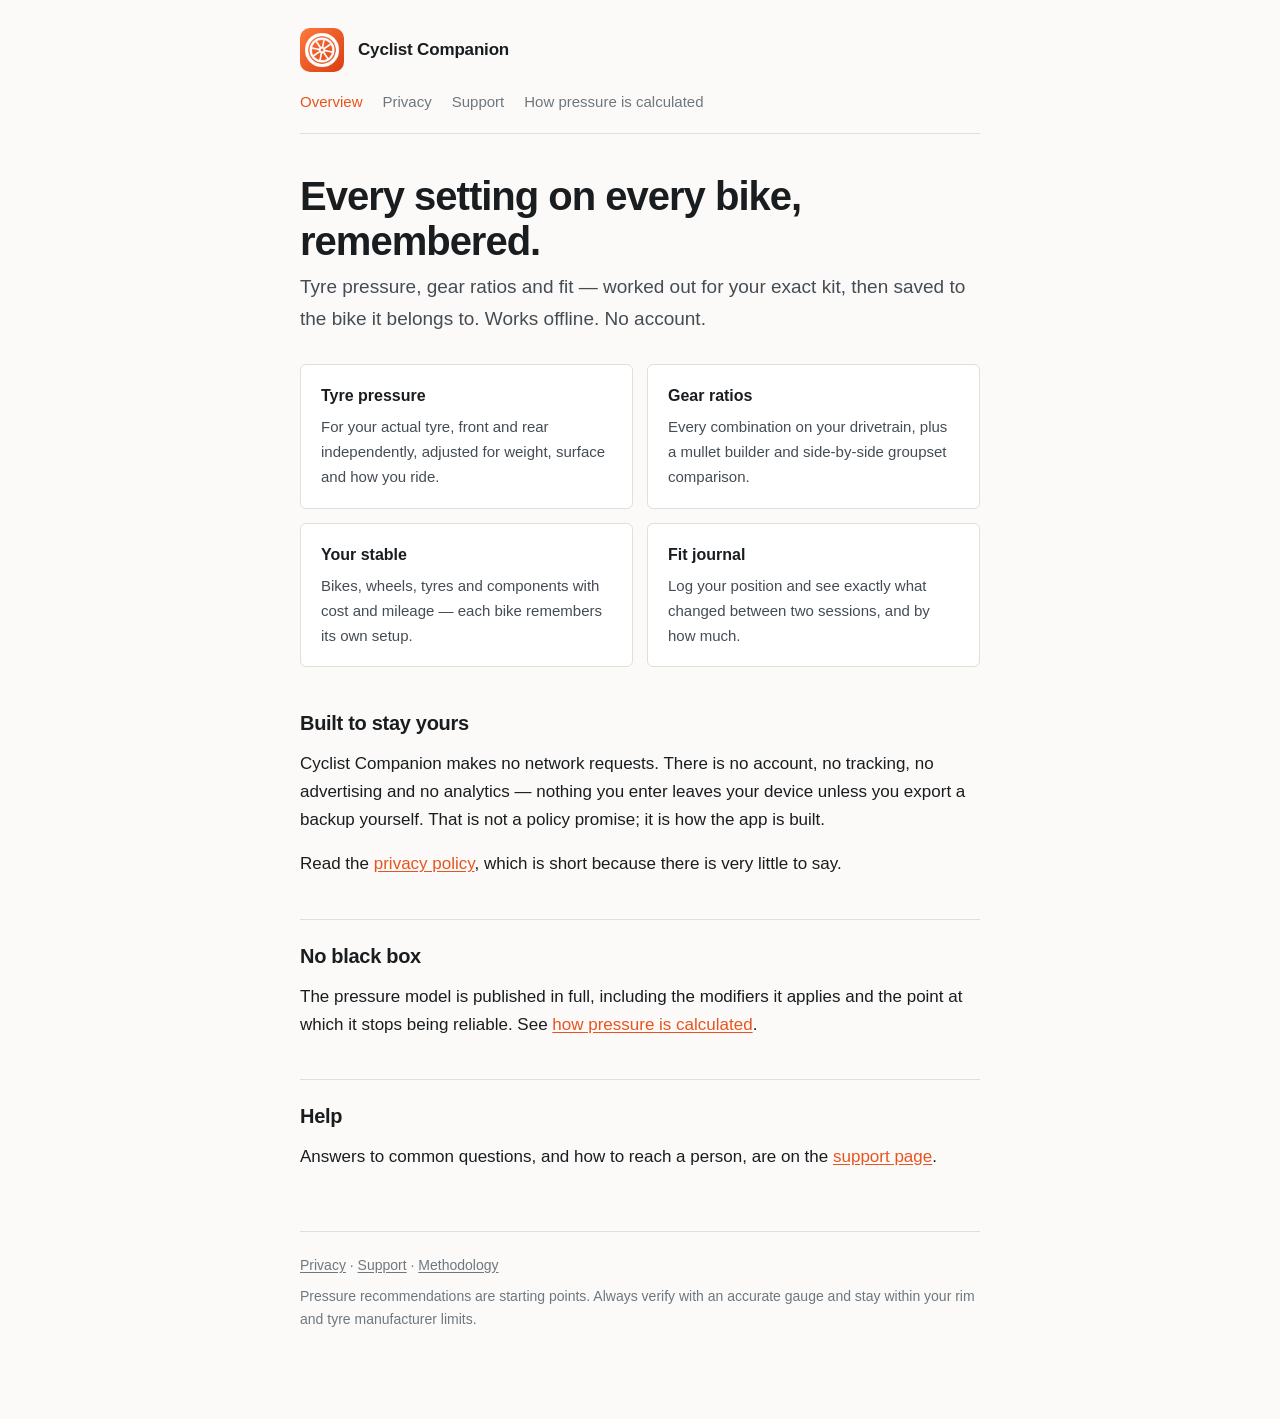
==== index.html @ 9f31f2f0 "Privacy policy, support and methodology pages The public site for Cyclist Companion, serving the two" ====
<!doctype html>
<html lang="en">
<head>
<meta charset="utf-8">
<meta name="viewport" content="width=device-width, initial-scale=1">
<title>Cyclist Companion</title>
<meta name="description" content="Tyre pressure, gear ratios, a bike garage and a fit journal. Works offline, no account required.">
<link rel="icon" href="assets/favicon.png">
<link rel="stylesheet" href="assets/style.css">
</head>
<body>
<div class="wrap">

<header class="site">
  <img src="assets/icon.png" alt="">
  <a class="home" href="./">Cyclist Companion</a>
</header>
<nav class="site">
  <a href="./" aria-current="page">Overview</a>
  <a href="privacy/">Privacy</a>
  <a href="support/">Support</a>
  <a href="methodology/">How pressure is calculated</a>
</nav>

<h1>Every setting on every bike, remembered.</h1>
<p class="lede">Tyre pressure, gear ratios and fit — worked out for your exact
kit, then saved to the bike it belongs to. Works offline. No account.</p>

<div class="cards">
  <div class="card">
    <h3>Tyre pressure</h3>
    <p>For your actual tyre, front and rear independently, adjusted for weight,
    surface and how you ride.</p>
  </div>
  <div class="card">
    <h3>Gear ratios</h3>
    <p>Every combination on your drivetrain, plus a mullet builder and
    side-by-side groupset comparison.</p>
  </div>
  <div class="card">
    <h3>Your stable</h3>
    <p>Bikes, wheels, tyres and components with cost and mileage — each bike
    remembers its own setup.</p>
  </div>
  <div class="card">
    <h3>Fit journal</h3>
    <p>Log your position and see exactly what changed between two sessions, and
    by how much.</p>
  </div>
</div>

<h2>Built to stay yours</h2>
<p>Cyclist Companion makes no network requests. There is no account, no
tracking, no advertising and no analytics — nothing you enter leaves your device
unless you export a backup yourself. That is not a policy promise; it is how the
app is built.</p>
<p>Read the <a href="privacy/">privacy policy</a>, which is short because there
is very little to say.</p>

<h2>No black box</h2>
<p>The pressure model is published in full, including the modifiers it applies
and the point at which it stops being reliable. See
<a href="methodology/">how pressure is calculated</a>.</p>

<h2>Help</h2>
<p>Answers to common questions, and how to reach a person, are on the
<a href="support/">support page</a>.</p>

<footer class="site">
  <p><a href="privacy/">Privacy</a> &middot; <a href="support/">Support</a> &middot; <a href="methodology/">Methodology</a></p>
  <p>Pressure recommendations are starting points. Always verify with an accurate gauge and stay within your rim and tyre manufacturer limits.</p>
</footer>

</div>
</body>
</html>
---- assets/style.css ----
/* Cyclist Companion — site styles.
   No build step, no fonts to fetch, no JavaScript. */

:root {
  --brand: #E8541F;
  --brand-ink: #FFFFFF;
  --ground: #FBFAF8;
  --surface: #FFFFFF;
  --ink: #1A1D20;
  --ink-2: #454C53;
  --ink-3: #6E777F;
  --rule: #E2DFD9;
  --sunk: #F2F0EC;
  --good: #1F6B4C;
}

@media (prefers-color-scheme: dark) {
  :root {
    --brand: #FF8A54;
    --brand-ink: #1A1D20;
    --ground: #131619;
    --surface: #1A1E22;
    --ink: #E9EBED;
    --ink-2: #B4BCC3;
    --ink-3: #8A939B;
    --rule: #2B3137;
    --sunk: #21262B;
    --good: #6FC49C;
  }
}

* { box-sizing: border-box; }

html { -webkit-text-size-adjust: 100%; }

body {
  margin: 0;
  padding: 0 20px 80px;
  background: var(--ground);
  color: var(--ink);
  font: 17px/1.65 -apple-system, BlinkMacSystemFont, "Segoe UI", Roboto,
        Helvetica, Arial, sans-serif;
  -webkit-font-smoothing: antialiased;
}

.wrap { max-width: 680px; margin: 0 auto; }

/* header */
header.site {
  display: flex;
  align-items: center;
  gap: 14px;
  padding: 28px 0 0;
}
header.site img { width: 44px; height: 44px; border-radius: 10px; display: block; }
header.site a.home {
  font-weight: 600;
  font-size: 17px;
  color: var(--ink);
  text-decoration: none;
  letter-spacing: -.01em;
}
header.site a.home:hover { color: var(--brand); }

nav.site {
  display: flex;
  flex-wrap: wrap;
  gap: 6px 20px;
  padding: 18px 0 0;
  border-bottom: 1px solid var(--rule);
  padding-bottom: 18px;
  margin-bottom: 40px;
  font-size: 15px;
}
nav.site a { color: var(--ink-3); text-decoration: none; }
nav.site a:hover, nav.site a[aria-current="page"] { color: var(--brand); }

/* type */
h1 {
  font-size: clamp(30px, 6vw, 40px);
  line-height: 1.12;
  letter-spacing: -.025em;
  margin: 0 0 8px;
}
h2 {
  font-size: 20px;
  letter-spacing: -.015em;
  margin: 40px 0 10px;
  padding-top: 20px;
  border-top: 1px solid var(--rule);
}
h2:first-of-type { border-top: 0; padding-top: 0; }
h3 { font-size: 17px; margin: 26px 0 6px; }
p { margin: 0 0 16px; }
.lede { font-size: 19px; color: var(--ink-2); margin-bottom: 30px; }
.meta { font-size: 14px; color: var(--ink-3); margin: 0 0 34px; }
ul, ol { padding-left: 22px; margin: 0 0 16px; }
li { margin-bottom: 8px; }
strong { font-weight: 600; }
a { color: var(--brand); text-underline-offset: 2px; }
a:focus-visible { outline: 2px solid var(--brand); outline-offset: 2px; border-radius: 2px; }
code {
  font: 14px/1.5 ui-monospace, SFMono-Regular, Menlo, monospace;
  background: var(--sunk);
  padding: 2px 6px;
  border-radius: 3px;
}

/* the headline claim on the privacy page */
.claim {
  background: var(--surface);
  border: 1px solid var(--rule);
  border-left: 4px solid var(--good);
  padding: 20px 22px;
  margin: 0 0 32px;
  border-radius: 4px;
}
.claim p { margin: 0; font-size: 19px; font-weight: 600; letter-spacing: -.01em; }
.claim p + p { margin-top: 10px; font-size: 16px; font-weight: 400; color: var(--ink-2); }

.note {
  background: var(--sunk);
  border-radius: 4px;
  padding: 16px 18px;
  margin: 0 0 24px;
  font-size: 15.5px;
  color: var(--ink-2);
}
.note :last-child { margin-bottom: 0; }

/* feature grid on the home page */
.cards {
  display: grid;
  grid-template-columns: repeat(auto-fit, minmax(240px, 1fr));
  gap: 14px;
  margin: 0 0 34px;
}
.card {
  background: var(--surface);
  border: 1px solid var(--rule);
  border-radius: 6px;
  padding: 18px 20px;
}
.card h3 { margin: 0 0 6px; font-size: 16px; }
.card p { margin: 0; font-size: 15px; color: var(--ink-2); }

/* FAQ */
details {
  border-bottom: 1px solid var(--rule);
  padding: 4px 0;
}
summary {
  cursor: pointer;
  padding: 13px 0;
  font-weight: 600;
  font-size: 16.5px;
  list-style: none;
}
summary::-webkit-details-marker { display: none; }
summary::before { content: "+"; color: var(--brand); font-weight: 600; margin-right: 10px; }
details[open] summary::before { content: "\2013"; }
details[open] > :not(summary) { margin-left: 26px; }
details p:last-child { padding-bottom: 8px; }

table { border-collapse: collapse; width: 100%; font-size: 15.5px; margin: 0 0 20px; }
th {
  text-align: left; font-size: 12px; text-transform: uppercase;
  letter-spacing: .07em; color: var(--ink-3); font-weight: 600;
  padding: 0 12px 8px 0; border-bottom: 1px solid var(--rule);
}
td { padding: 11px 12px 11px 0; border-bottom: 1px solid var(--rule); vertical-align: top; }
td:first-child { font-weight: 500; }

footer.site {
  margin-top: 60px;
  padding-top: 22px;
  border-top: 1px solid var(--rule);
  font-size: 14px;
  color: var(--ink-3);
}
footer.site a { color: var(--ink-3); }
footer.site a:hover { color: var(--brand); }
footer.site p { margin: 0 0 8px; }

@media (prefers-reduced-motion: reduce) {
  * { transition: none !important; animation: none !important; }
}
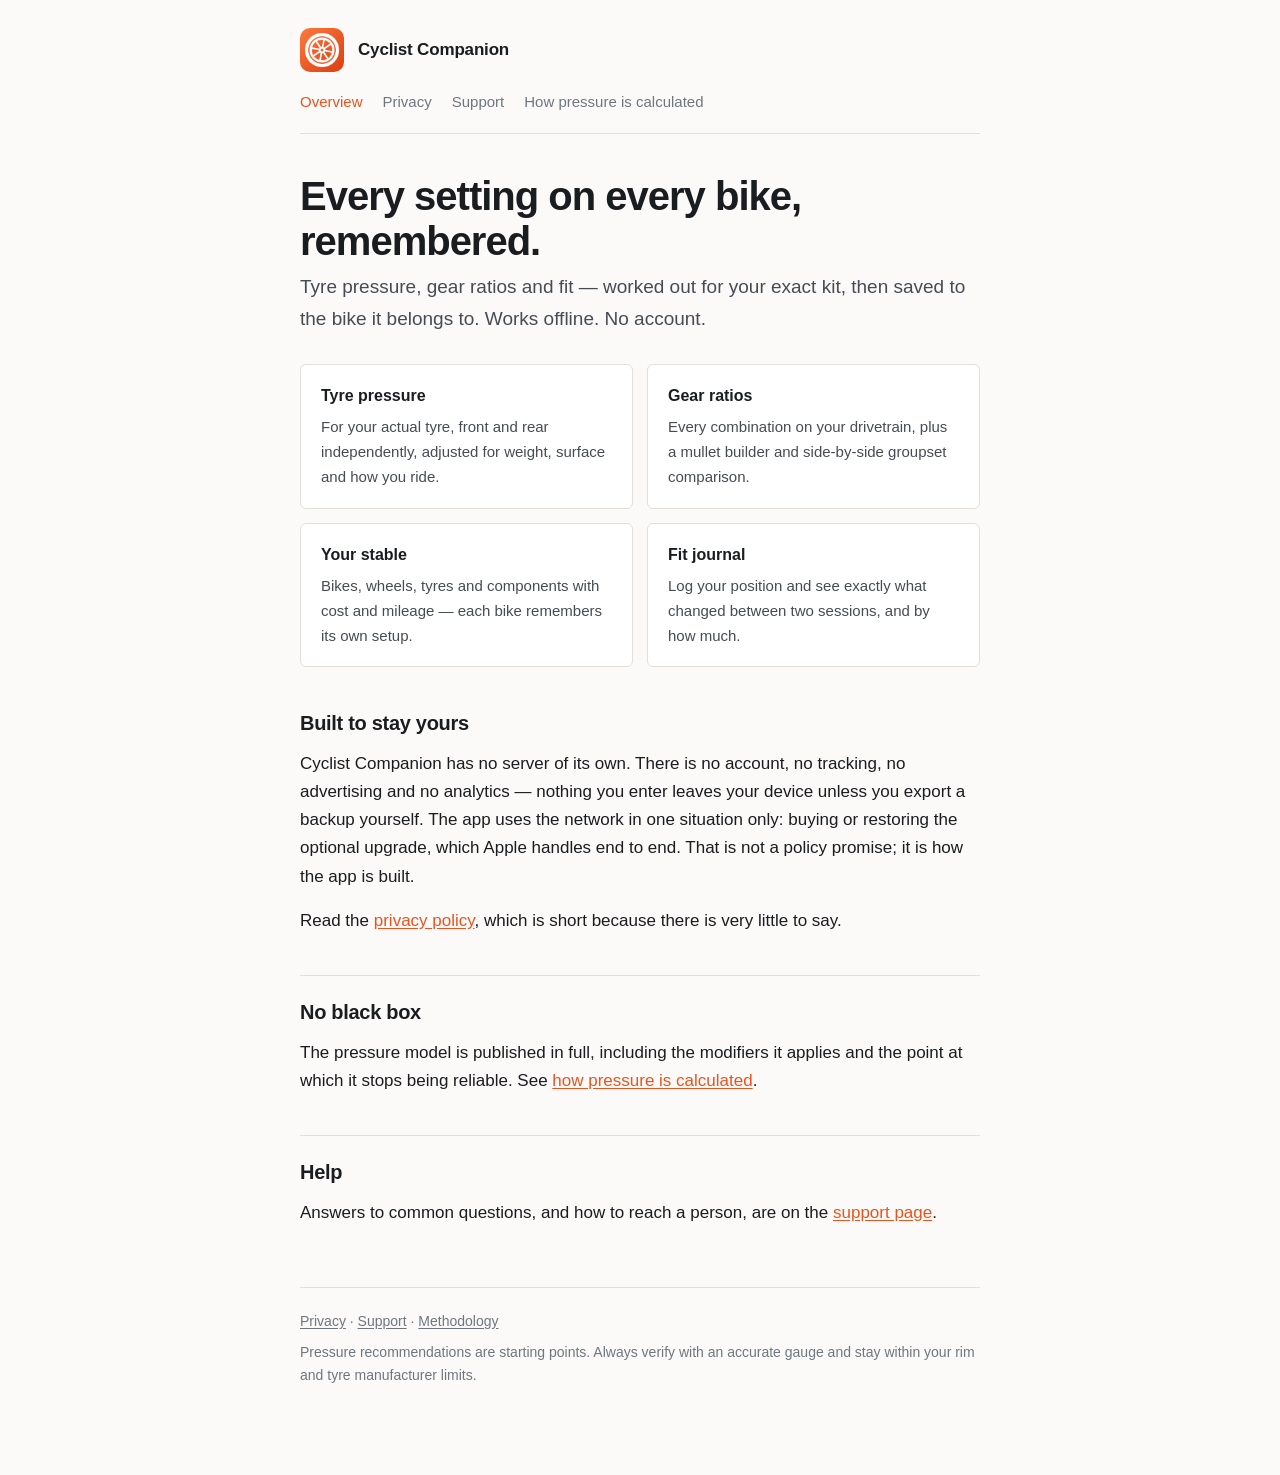
==== commit 10bc1ad7: "Stop claiming the app makes no network requests The homepage and the support page both stated it. Ne" ====
--- a/index.html
+++ b/index.html
@@ -50,10 +50,11 @@
 </div>
 
 <h2>Built to stay yours</h2>
-<p>Cyclist Companion makes no network requests. There is no account, no
+<p>Cyclist Companion has no server of its own. There is no account, no
 tracking, no advertising and no analytics — nothing you enter leaves your device
-unless you export a backup yourself. That is not a policy promise; it is how the
-app is built.</p>
+unless you export a backup yourself. The app uses the network in one situation
+only: buying or restoring the optional upgrade, which Apple handles end to end.
+That is not a policy promise; it is how the app is built.</p>
 <p>Read the <a href="privacy/">privacy policy</a>, which is short because there
 is very little to say.</p>
 
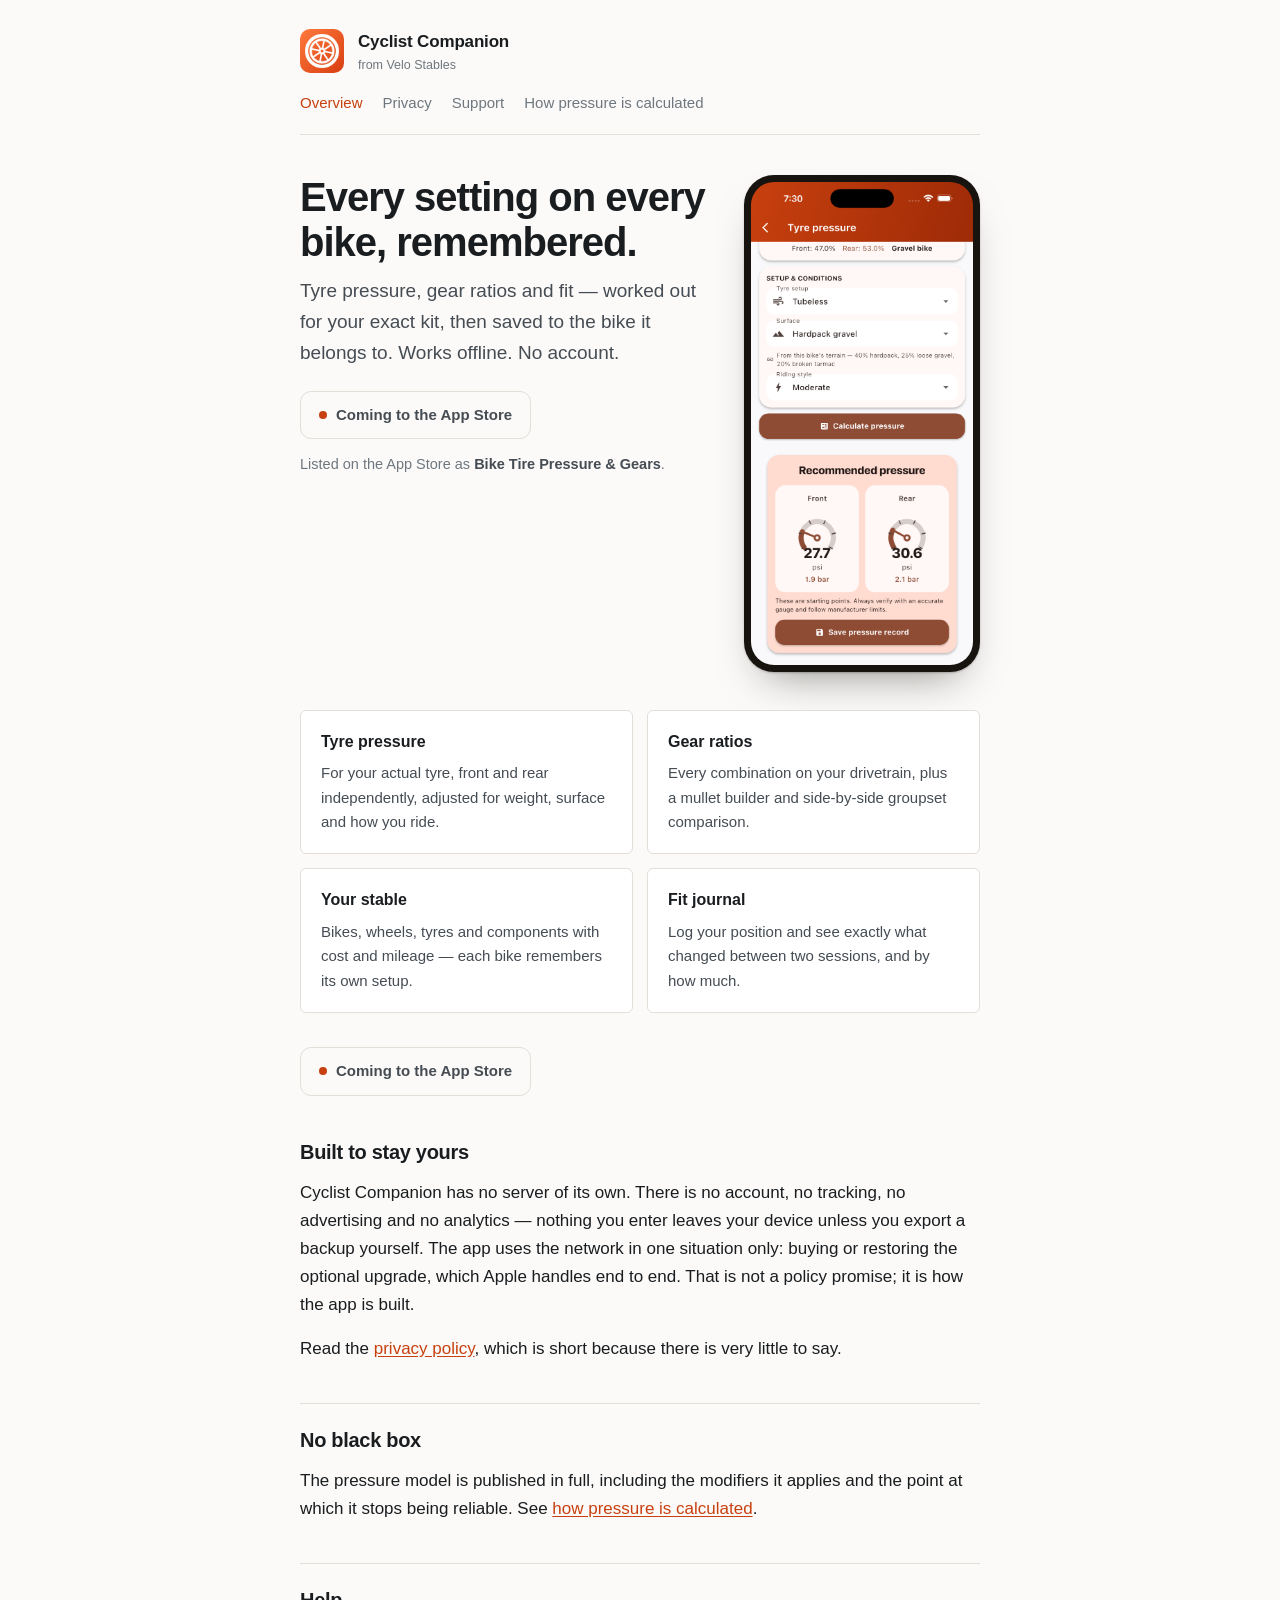
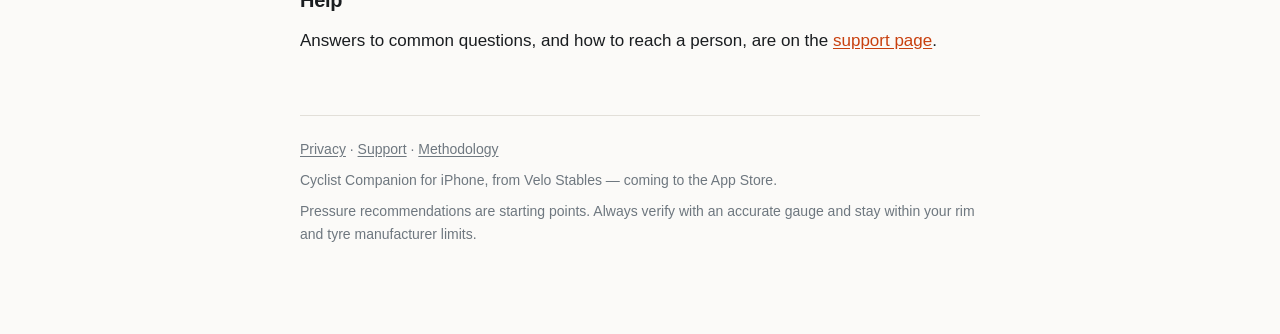
==== commit 984a452a: "Show the product, and give the site somewhere to send people The site was a well-written document wi" ====
--- a/index.html
+++ b/index.html
@@ -7,13 +7,28 @@
 <meta name="description" content="Tyre pressure, gear ratios, a bike garage and a fit journal. Works offline, no account required.">
 <link rel="icon" href="assets/favicon.png">
 <link rel="stylesheet" href="assets/style.css">
+<link rel="canonical" href="https://cc.velostables.com/">
+<meta name="theme-color" content="#C8400F">
+<meta property="og:type" content="website">
+<meta property="og:site_name" content="Cyclist Companion">
+<meta property="og:title" content="Cyclist Companion — tyre pressure, gears and fit for your bikes">
+<meta property="og:description" content="Tyre pressure, gear ratios and fit, worked out for your exact kit and saved to the bike it belongs to. Works offline. No account.">
+<meta property="og:url" content="https://cc.velostables.com/">
+<meta property="og:image" content="https://cc.velostables.com/assets/og.png">
+<meta property="og:image:width" content="1200">
+<meta property="og:image:height" content="630">
+<meta property="og:image:alt" content="The Cyclist Companion app icon beside an iPhone showing the tyre pressure screen: 27.7 psi front, 30.6 psi rear.">
+<meta name="twitter:card" content="summary_large_image">
 </head>
 <body>
 <div class="wrap">
 
 <header class="site">
   <img src="assets/icon.png" alt="">
-  <a class="home" href="./">Cyclist Companion</a>
+  <span class="brandblock">
+    <a class="home" href="./">Cyclist Companion</a>
+    <span class="publisher">from Velo Stables</span>
+  </span>
 </header>
 <nav class="site">
   <a href="./" aria-current="page">Overview</a>
@@ -22,9 +37,28 @@
   <a href="methodology/">How pressure is calculated</a>
 </nav>
 
-<h1>Every setting on every bike, remembered.</h1>
-<p class="lede">Tyre pressure, gear ratios and fit — worked out for your exact
-kit, then saved to the bike it belongs to. Works offline. No account.</p>
+<div class="hero">
+  <div class="hero-copy">
+    <h1>Every setting on every bike, remembered.</h1>
+    <p class="lede">Tyre pressure, gear ratios and fit — worked out for your
+    exact kit, then saved to the bike it belongs to. Works offline. No
+    account.</p>
+    <p class="cta">
+      <!-- STORE-LINK  When the app is live, replace the span below with:
+           <a class="cta-btn" href="https://apps.apple.com/app/idXXXXXXXXXX">Download on the App Store</a> -->
+      <span class="cta-soon">Coming to the App Store</span>
+    </p>
+    <p class="aka">Listed on the App Store as
+    <strong>Bike Tire Pressure &amp; Gears</strong>.</p>
+  </div>
+  <div class="hero-shot">
+    <div class="device">
+      <img src="assets/shot-pressure.png" width="640" height="1391"
+           alt="The tyre pressure screen on an iPhone, recommending 27.7 psi
+                front and 30.6 psi rear for a gravel bike on hardpack gravel.">
+    </div>
+  </div>
+</div>
 
 <div class="cards">
   <div class="card">
@@ -49,6 +83,11 @@
   </div>
 </div>
 
+<p class="cta">
+  <!-- STORE-LINK  Same swap as the hero. -->
+  <span class="cta-soon">Coming to the App Store</span>
+</p>
+
 <h2>Built to stay yours</h2>
 <p>Cyclist Companion has no server of its own. There is no account, no
 tracking, no advertising and no analytics — nothing you enter leaves your device
@@ -69,6 +108,7 @@
 
 <footer class="site">
   <p><a href="privacy/">Privacy</a> &middot; <a href="support/">Support</a> &middot; <a href="methodology/">Methodology</a></p>
+  <!-- STORE-LINK --><p>Cyclist Companion for iPhone, from Velo Stables — coming to the App Store.</p>
   <p>Pressure recommendations are starting points. Always verify with an accurate gauge and stay within your rim and tyre manufacturer limits.</p>
 </footer>
 
--- a/assets/style.css
+++ b/assets/style.css
@@ -2,7 +2,11 @@
    No build step, no fonts to fetch, no JavaScript. */
 
 :root {
-  --brand: #E8541F;
+  /* Action orange. 5.00:1 on white, so it can carry link and button text.
+     The identity orange #E8541F (the icon's field) fails AA at 3.6:1 and is
+     therefore never used for text — it lives in the icon and the social card. */
+  --brand: #C8400F;
+  --brand-deep: #9E2B07;
   --brand-ink: #FFFFFF;
   --ground: #FBFAF8;
   --surface: #FFFFFF;
@@ -17,6 +21,7 @@
 @media (prefers-color-scheme: dark) {
   :root {
     --brand: #FF8A54;
+    --brand-deep: #FFA470;
     --brand-ink: #1A1D20;
     --ground: #131619;
     --surface: #1A1E22;
@@ -185,3 +190,52 @@
 @media (prefers-reduced-motion: reduce) {
   * { transition: none !important; animation: none !important; }
 }
+
+
+/* --------------------------------------------------------------------------
+   Home page hero: the product, shown rather than described.
+   -------------------------------------------------------------------------- */
+.hero { display: grid; gap: 30px; margin-bottom: 38px; }
+@media (min-width: 720px) {
+  .hero { grid-template-columns: 1fr 236px; gap: 34px; align-items: start; }
+}
+.hero h1 { margin-bottom: 10px; }
+.hero .lede { margin-bottom: 22px; }
+
+.device {
+  background: #17130F;
+  border-radius: 30px;
+  padding: 7px;
+  line-height: 0;
+  box-shadow: 0 1px 2px rgba(20,17,15,.24), 0 22px 44px -22px rgba(20,17,15,.5);
+}
+.device img { width: 100%; height: auto; display: block; border-radius: 23px; }
+@media (max-width: 719px) {
+  .hero-shot { max-width: 236px; }
+}
+
+/* Store call to action */
+.cta { display: flex; flex-wrap: wrap; align-items: center; gap: 12px; margin: 0 0 14px; }
+.cta-btn {
+  display: inline-flex; align-items: center; gap: 9px;
+  background: var(--brand); color: var(--brand-ink);
+  font-weight: 600; font-size: 16px; text-decoration: none;
+  padding: 13px 22px; border-radius: 11px;
+}
+.cta-btn:hover { background: var(--brand-deep); }
+.cta-soon {
+  display: inline-flex; align-items: center; gap: 9px;
+  border: 1.5px solid var(--rule); border-radius: 11px;
+  color: var(--ink-2); font-weight: 600; font-size: 15px;
+  padding: 11px 18px;
+}
+.cta-soon::before {
+  content: ""; width: 8px; height: 8px; border-radius: 50%;
+  background: var(--brand); flex: none;
+}
+.aka { font-size: 14.5px; color: var(--ink-3); margin: 0; }
+.aka strong { color: var(--ink-2); font-weight: 600; }
+
+/* Publisher line beside the wordmark */
+header.site .brandblock { display: flex; flex-direction: column; gap: 1px; min-width: 0; }
+header.site .publisher { font-size: 12.5px; line-height: 1.3; color: var(--ink-3); }
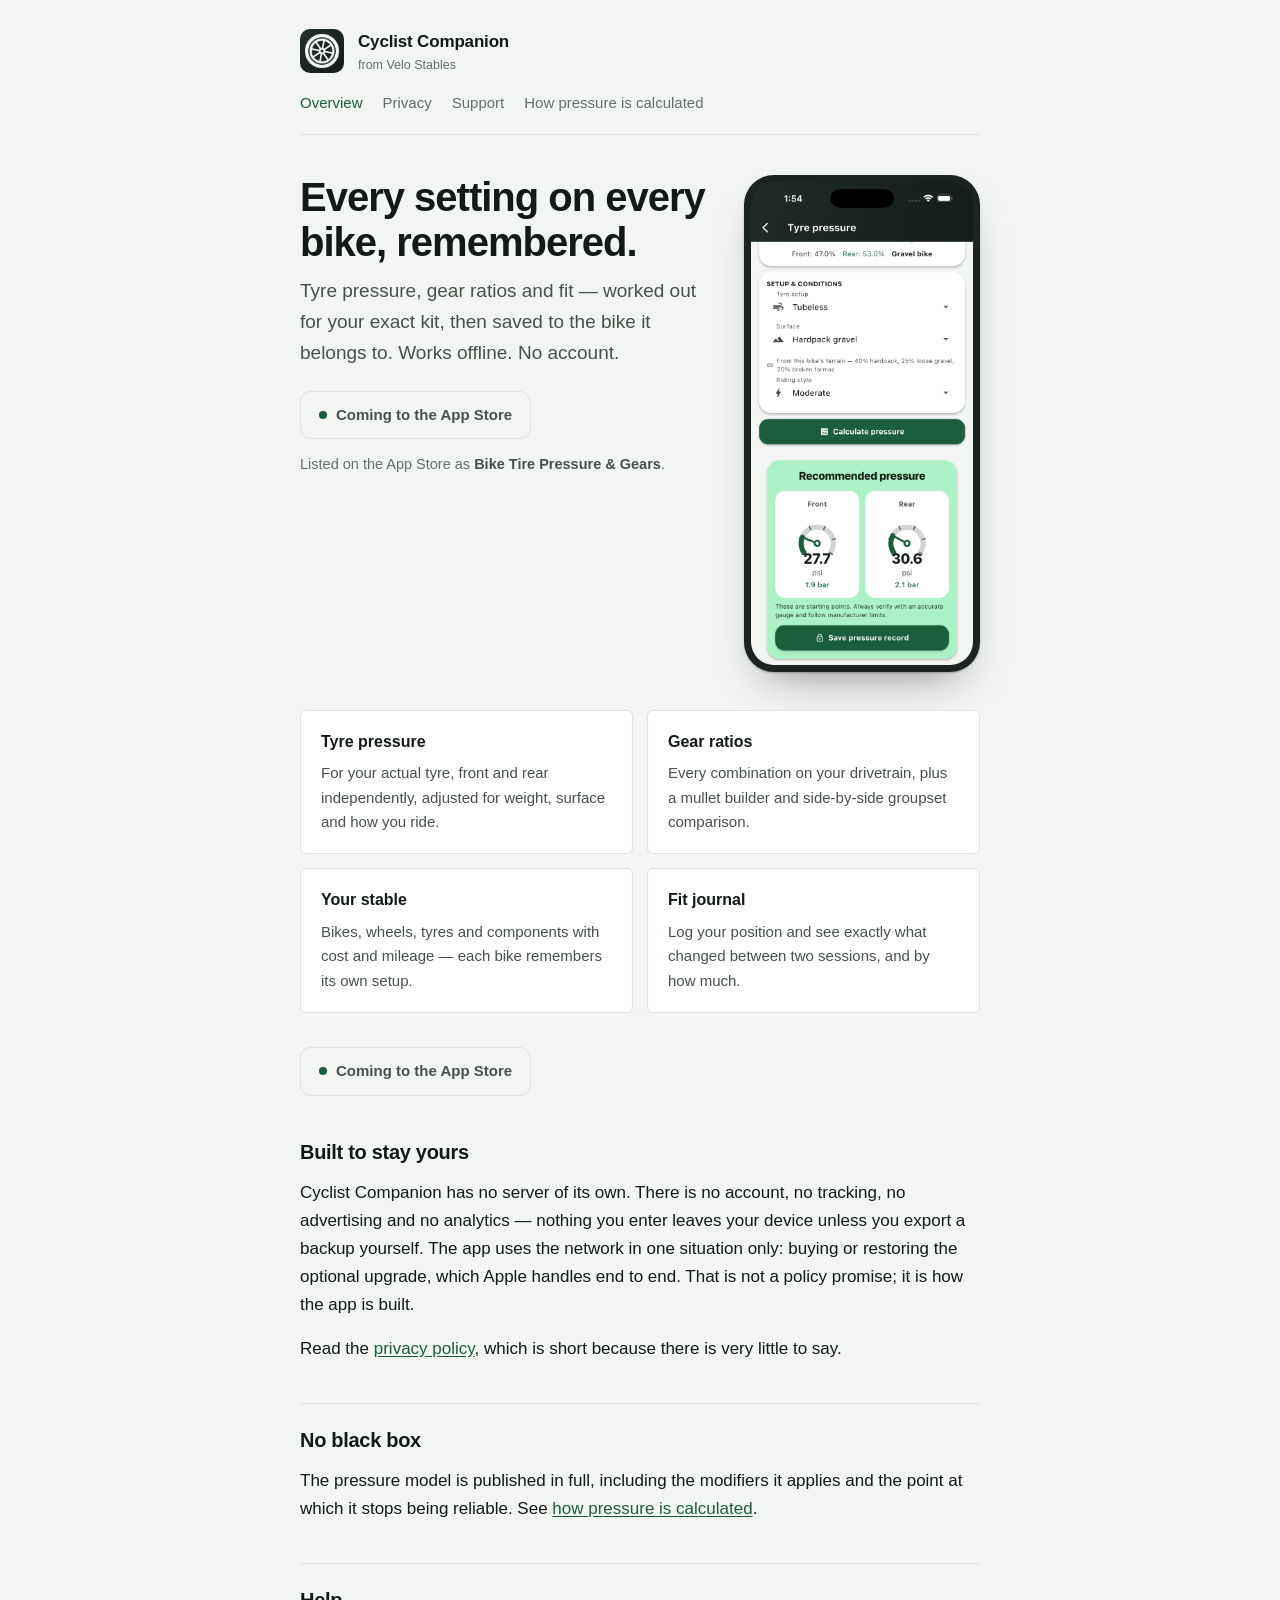
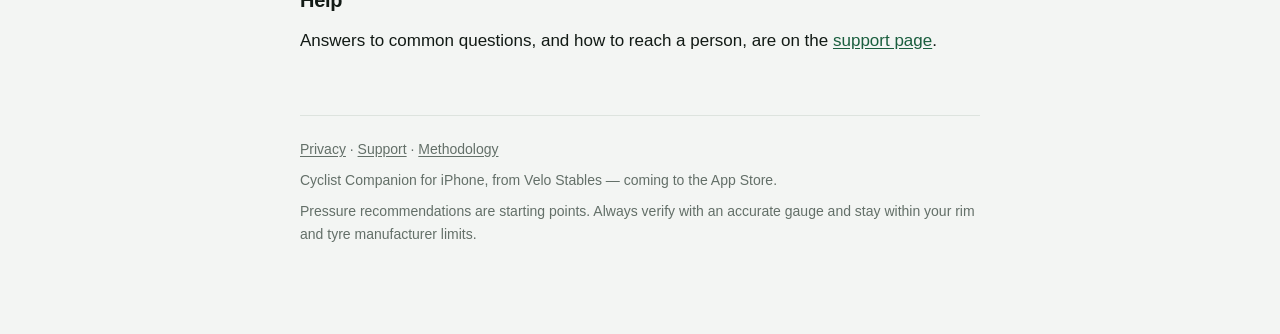
==== commit 7e212600: "Match the site to Zinc and Racing Green The app repalettes in build 6 and the site was still the ora" ====
--- a/index.html
+++ b/index.html
@@ -8,7 +8,7 @@
 <link rel="icon" href="assets/favicon.png">
 <link rel="stylesheet" href="assets/style.css">
 <link rel="canonical" href="https://cc.velostables.com/">
-<meta name="theme-color" content="#C8400F">
+<meta name="theme-color" content="#1B2420">
 <meta property="og:type" content="website">
 <meta property="og:site_name" content="Cyclist Companion">
 <meta property="og:title" content="Cyclist Companion — tyre pressure, gears and fit for your bikes">
--- a/assets/style.css
+++ b/assets/style.css
@@ -2,34 +2,39 @@
    No build step, no fonts to fetch, no JavaScript. */
 
 :root {
-  /* Action orange. 5.00:1 on white, so it can carry link and button text.
-     The identity orange #E8541F (the icon's field) fails AA at 3.6:1 and is
-     therefore never used for text — it lives in the icon and the social card. */
-  --brand: #C8400F;
-  --brand-deep: #9E2B07;
+  /* Zinc and Racing Green — the app's palette, matched.
+     The orange this replaced measured dE2000 3.6 from Strava's brand orange,
+     which is the same colour to anyone with both apps installed.
+     Accent 7.06:1 on the ground, 7.74:1 under white. */
+  --brand: #1A5E3E;
+  --brand-deep: #0F4429;
   --brand-ink: #FFFFFF;
-  --ground: #FBFAF8;
+  --chrome: #1B2420;
+  --ground: #F3F5F3;
   --surface: #FFFFFF;
-  --ink: #1A1D20;
-  --ink-2: #454C53;
-  --ink-3: #6E777F;
-  --rule: #E2DFD9;
-  --sunk: #F2F0EC;
+  --ink: #121A15;
+  --ink-2: #46514A;
+  /* 4.79:1. The previous tertiary ink measured 4.37:1 and carried the nav and
+     footer links, so it was under AA before this palette arrived. */
+  --ink-3: #636F68;
+  --rule: #DDE3DE;
+  --sunk: #EAEFEB;
   --good: #1F6B4C;
 }
 
 @media (prefers-color-scheme: dark) {
   :root {
-    --brand: #FF8A54;
-    --brand-deep: #FFA470;
-    --brand-ink: #1A1D20;
-    --ground: #131619;
-    --surface: #1A1E22;
-    --ink: #E9EBED;
-    --ink-2: #B4BCC3;
-    --ink-3: #8A939B;
-    --rule: #2B3137;
-    --sunk: #21262B;
+    --brand: #5FBF8F;
+    --brand-deep: #7FD0A5;
+    --brand-ink: #08130D;
+    --chrome: #0E1512;
+    --ground: #11150F;
+    --surface: #181D19;
+    --ink: #E4EAE6;
+    --ink-2: #AFBAB3;
+    --ink-3: #85908A;
+    --rule: #2A322C;
+    --sunk: #1F251F;
     --good: #6FC49C;
   }
 }
@@ -203,11 +208,11 @@
 .hero .lede { margin-bottom: 22px; }
 
 .device {
-  background: #17130F;
+  background: var(--chrome);
   border-radius: 30px;
   padding: 7px;
   line-height: 0;
-  box-shadow: 0 1px 2px rgba(20,17,15,.24), 0 22px 44px -22px rgba(20,17,15,.5);
+  box-shadow: 0 1px 2px rgba(12,18,15,.24), 0 22px 44px -22px rgba(12,18,15,.5);
 }
 .device img { width: 100%; height: auto; display: block; border-radius: 23px; }
 @media (max-width: 719px) {
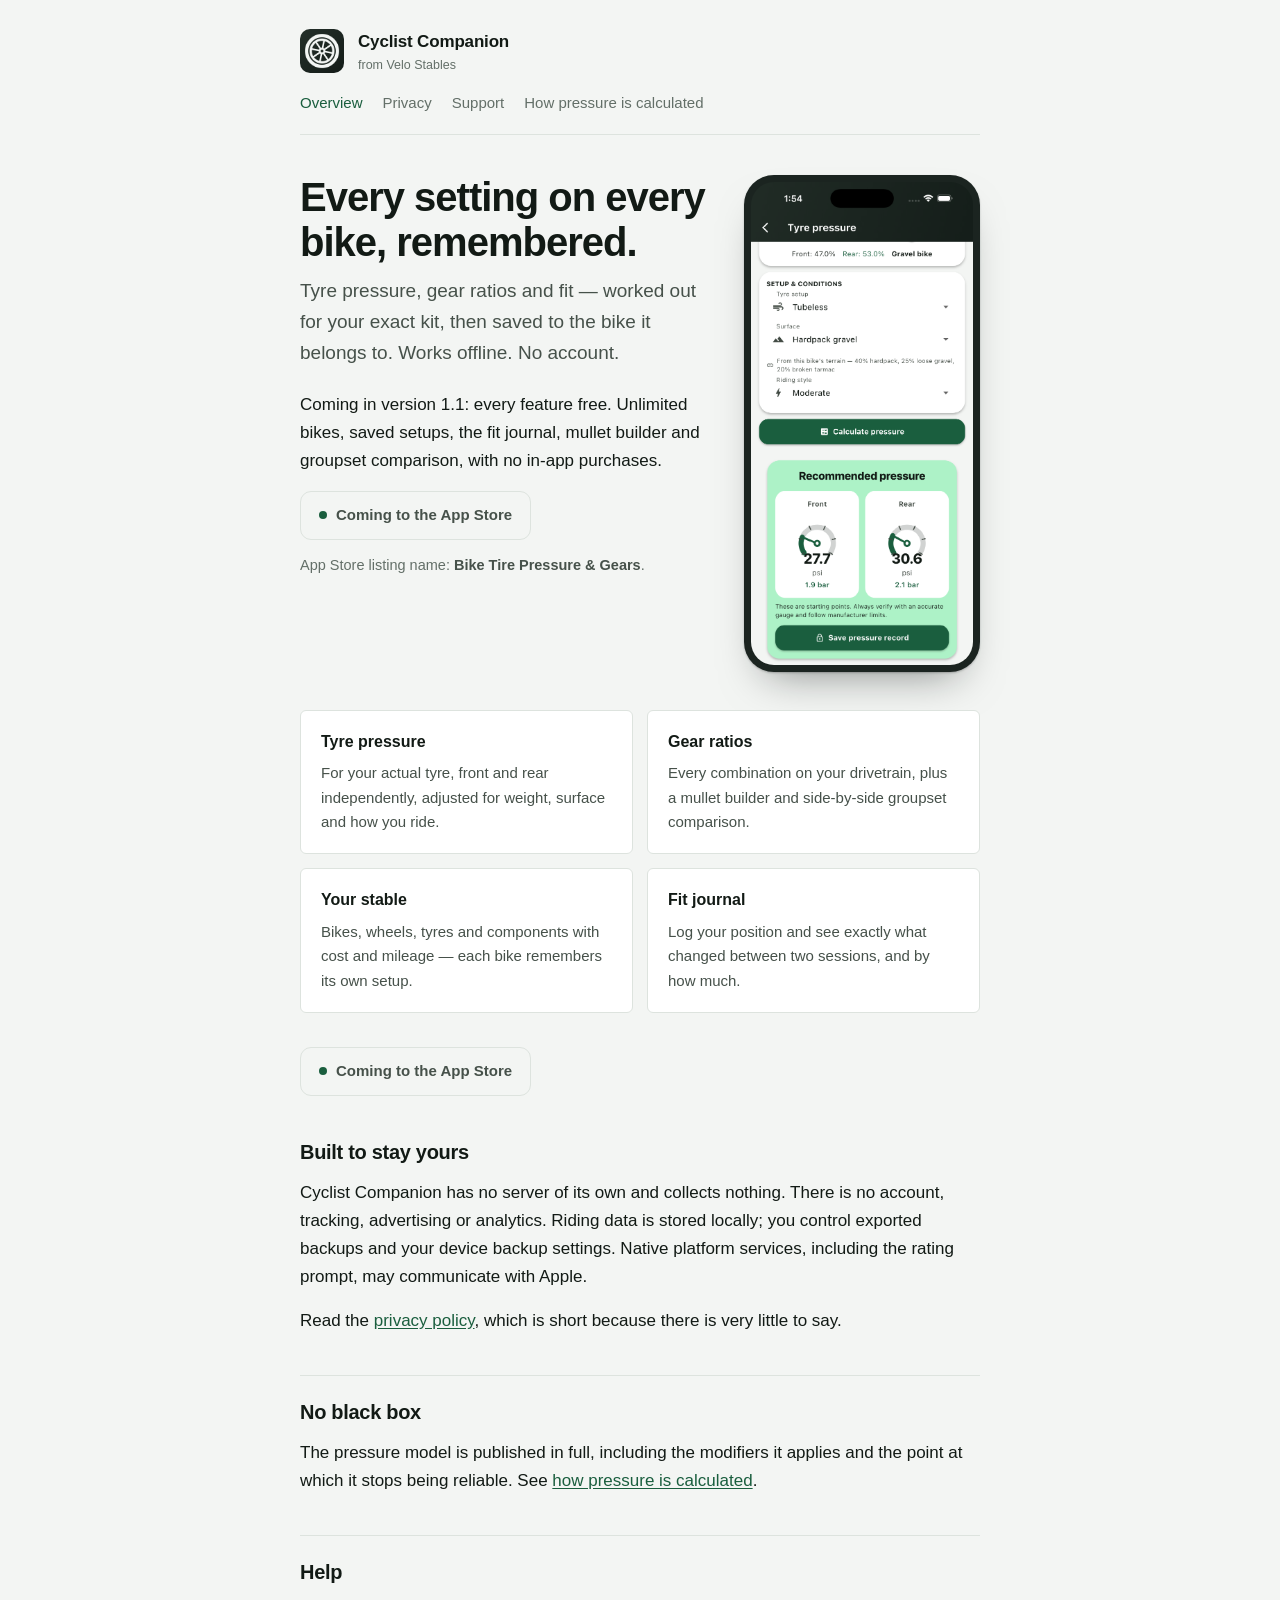
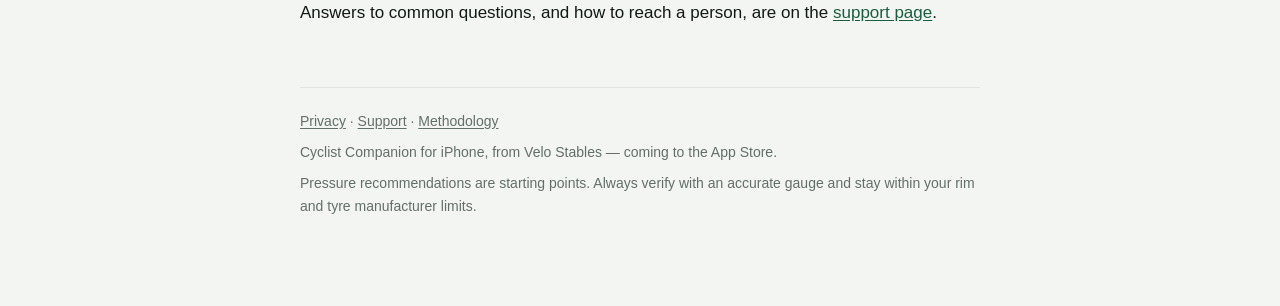
==== commit c5140d2c: "Prepare privacy and support pages for the fully free app" ====
--- a/index.html
+++ b/index.html
@@ -43,12 +43,14 @@
     <p class="lede">Tyre pressure, gear ratios and fit — worked out for your
     exact kit, then saved to the bike it belongs to. Works offline. No
     account.</p>
+    <p>Coming in version 1.1: every feature free. Unlimited bikes, saved setups,
+    the fit journal, mullet builder and groupset comparison, with no in-app purchases.</p>
     <p class="cta">
       <!-- STORE-LINK  When the app is live, replace the span below with:
            <a class="cta-btn" href="https://apps.apple.com/app/idXXXXXXXXXX">Download on the App Store</a> -->
       <span class="cta-soon">Coming to the App Store</span>
     </p>
-    <p class="aka">Listed on the App Store as
+    <p class="aka">App Store listing name:
     <strong>Bike Tire Pressure &amp; Gears</strong>.</p>
   </div>
   <div class="hero-shot">
@@ -89,11 +91,10 @@
 </p>
 
 <h2>Built to stay yours</h2>
-<p>Cyclist Companion has no server of its own. There is no account, no
-tracking, no advertising and no analytics — nothing you enter leaves your device
-unless you export a backup yourself. The app uses the network in one situation
-only: buying or restoring the optional upgrade, which Apple handles end to end.
-That is not a policy promise; it is how the app is built.</p>
+<p>Cyclist Companion has no server of its own and collects nothing. There is no
+account, tracking, advertising or analytics. Riding data is stored locally; you
+control exported backups and your device backup settings. Native platform
+services, including the rating prompt, may communicate with Apple.</p>
 <p>Read the <a href="privacy/">privacy policy</a>, which is short because there
 is very little to say.</p>
 
